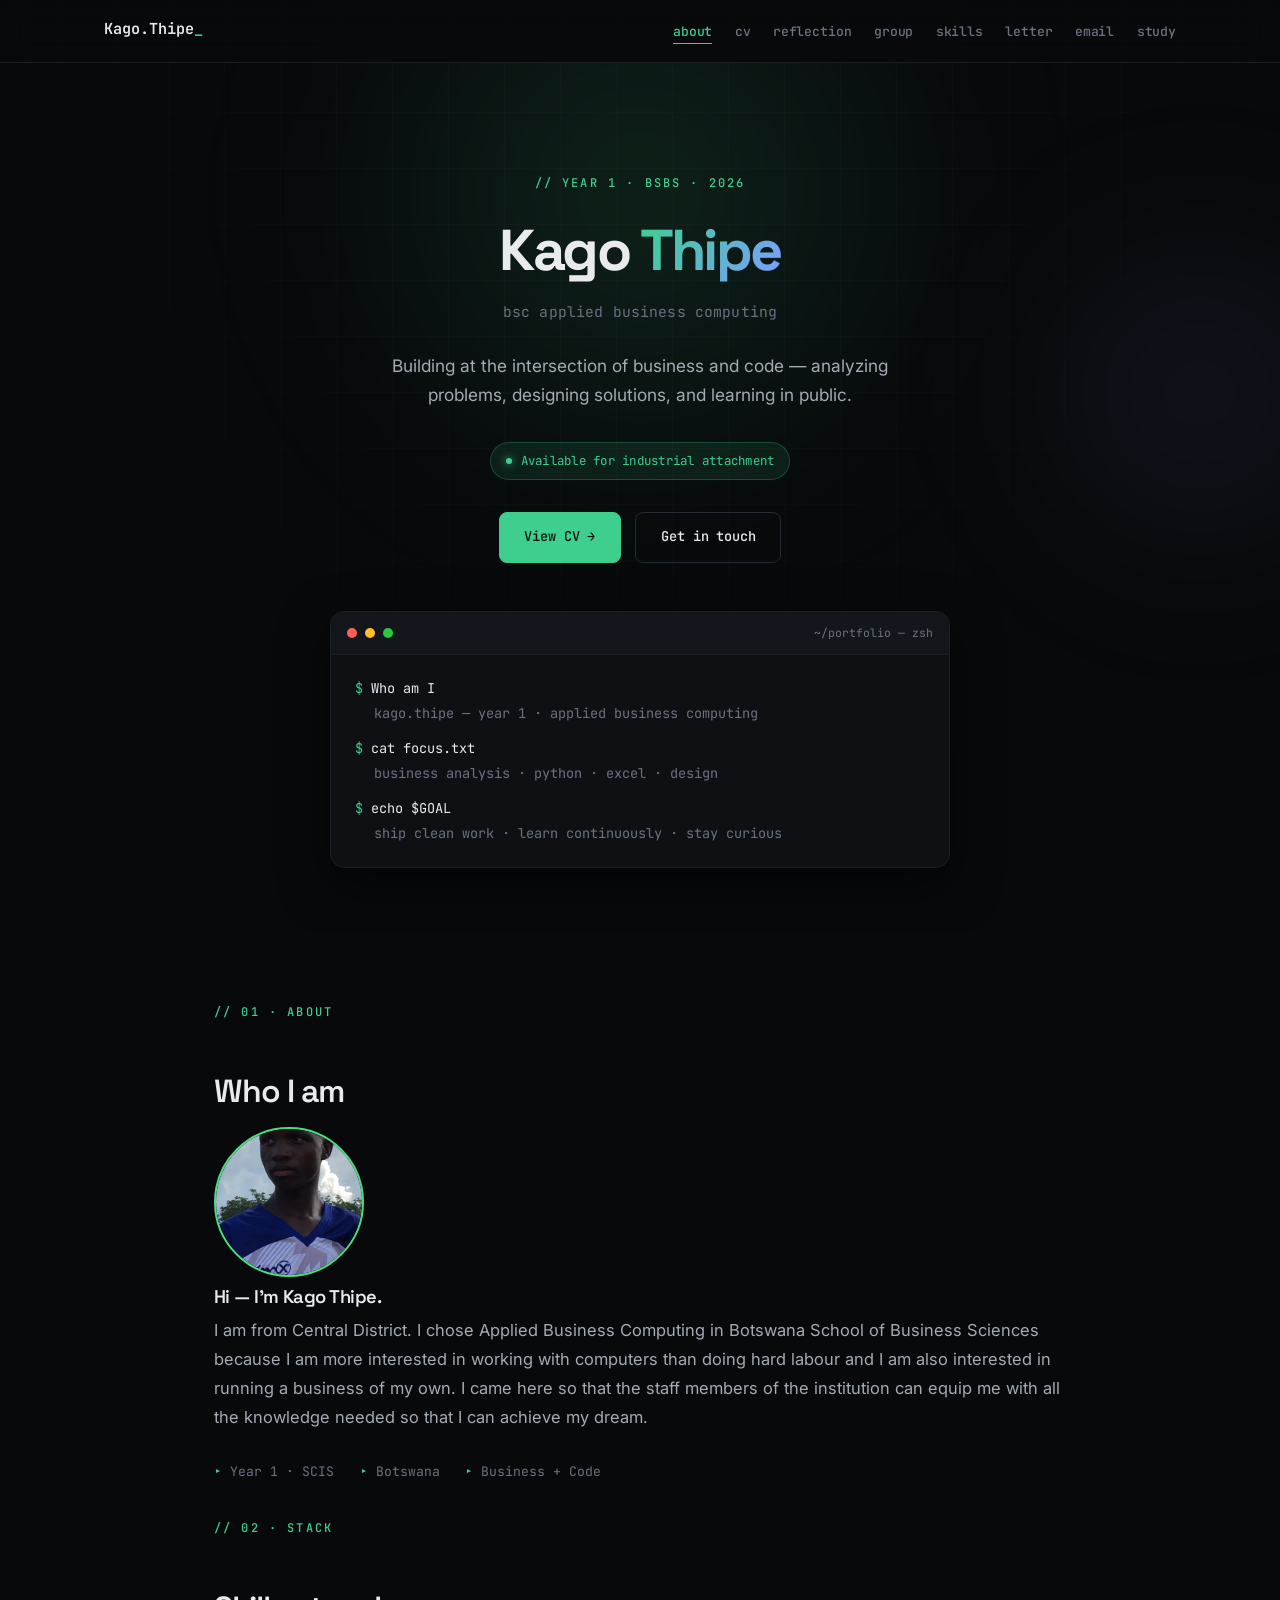
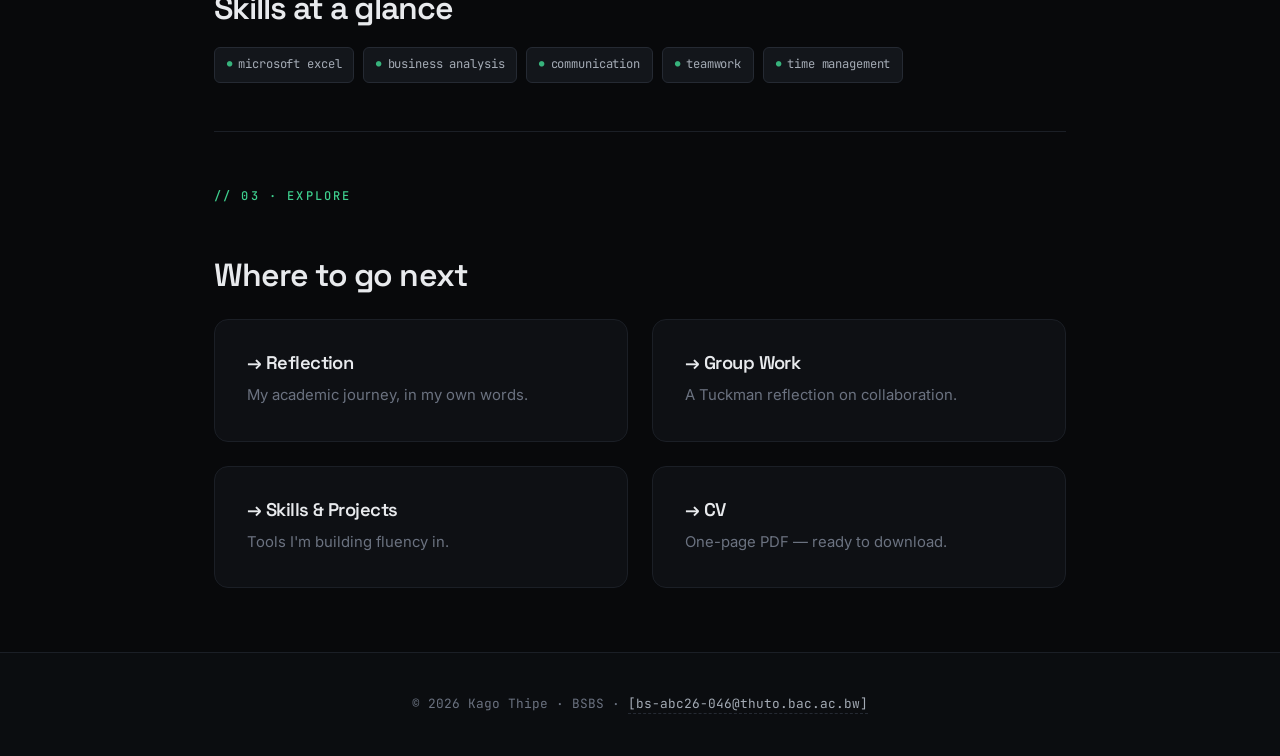
==== index.html @ 6e5eac7e "Update index.html" ====
<!DOCTYPE html>
<html lang="en">
<head>
<meta charset="UTF-8">
<meta name="viewport" content="width=device-width, initial-scale=1.0">
<title>Kago Thipe · Applied Business Computing</title>
<meta name="description" content="Kago Thipe — BSc Applied Business Computing student at BSBS. Digital portfolio, reflections, and projects.">
<link rel="preconnect" href="https://fonts.googleapis.com">
<link rel="preconnect" href="https://fonts.gstatic.com" crossorigin>
<link href="https://fonts.googleapis.com/css2?family=Inter:wght@400;500;600;700&family=Space+Grotesk:wght@500;600;700&family=JetBrains+Mono:wght@400;500;600&display=swap" rel="stylesheet">
<link rel="stylesheet" href="assets/css/style.css">
</head>
<body>

<nav>
  <div class="wrap">
    <a class="brand" href="index.html">Kago.Thipe<span class="dot">_</span></a>
    <ul>
      <li><a href="index.html" class="active">about</a></li>
      <li><a href="cv.html">cv</a></li>
      <li><a href="reflection.html">reflection</a></li>
      <li><a href="groupwork.html">group</a></li>
      <li><a href="skills.html">skills</a></li>
      <li><a href="application.html">letter</a></li>
      <li><a href="email.html">email</a></li>
      <li><a href="study.html">study</a></li>
    </ul>
  </div>
</nav>

<header class="hero">
  <span class="kicker">// year 1 · bsbs · 2026</span>
  <h1>Kago <span class="name-accent">Thipe</span></h1>
  <p class="role">bsc applied business computing</p>
  <p class="tagline">Building at the intersection of business and code — analyzing problems, designing solutions, and learning in public.</p>

  <span class="status">Available for industrial attachment</span>

  <div class="btn-row">
    <a class="btn btn-primary" href="Curriculum Vitae.docx" target="_blank">View CV →</a>
    <a class="btn btn-ghost" href="mailto:[bs-abc26-046@thuto.bac.ac.bw]">Get in touch</a>
  </div>

  <div class="terminal">
    <div class="terminal-bar">
      <span></span><span></span><span></span>
      <code>~/portfolio — zsh</code>
    </div>
    <div class="terminal-body">
      <div><span class="prompt">$</span><span class="cmd">Who am I</span></div>
      <div class="out">kago.thipe — year 1 · applied business computing</div>
      <div><span class="prompt">$</span><span class="cmd">cat focus.txt</span></div>
      <div class="out">business analysis · python · excel · design</div>
      <div><span class="prompt">$</span><span class="cmd">echo $GOAL</span></div>
      <div class="out">ship clean work · learn continuously · stay curious</div>
    </div>
  </div>
</header>

<main class="container">
  <section class="fade">
    <span class="kicker">// 01 · about</span>
    <h2>Who I am</h2>

   <div class="margin-top:1.5rem;">
      <img src="assets/IMG_0458[1].JPG" alt="Kago Thipe" style="width: 150px; height: 150px; border-radius: 50%; object-fit: cover; border: 2px solid #4ade80;">
      <div>
        <h3 style="margin-top:0;">Hi — I'm Kago Thipe.</h3>
        <p style="margin-bottom:0;">I am from Central District. I chose Applied Business Computing in Botswana School of Business Sciences because I am more interested in working with computers than doing hard labour and I am also interested in running a business of my own. I came here so that the staff members of the institution can equip me with all the knowledge needed so that I can achieve my dream.</p>
      </div>
    </div>

    <div class="facts">
      <span>Year 1 · SCIS</span>
      <span>Botswana</span>
      <span>Business + Code</span>
    </div>

    <span class="kicker">// 02 · stack</span>
    <h2>Skills at a glance</h2>
    <div class="badges">
      <span class="badge">microsoft excel</span>
      <span class="badge">business analysis</span>
      <span class="badge">communication</span>
      <span class="badge">teamwork</span>
      <span class="badge">time management</span>
    </div>

    <hr>

    <span class="kicker">// 03 · explore</span>
    <h2>Where to go next</h2>
    <div class="grid grid-2" style="margin-top:1.5rem;">
      <a class="card" href="reflection.html" style="text-decoration:none;color:inherit;display:block;">
        <h3>→ Reflection</h3>
        <p style="margin-bottom:0;color:var(--muted);font-size:0.93rem;">My academic journey, in my own words.</p>
      </a>
      <a class="card" href="groupwork.html" style="text-decoration:none;color:inherit;display:block;">
        <h3>→ Group Work</h3>
        <p style="margin-bottom:0;color:var(--muted);font-size:0.93rem;">A Tuckman reflection on collaboration.</p>
      </a>
      <a class="card" href="skills.html" style="text-decoration:none;color:inherit;display:block;">
        <h3>→ Skills & Projects</h3>
        <p style="margin-bottom:0;color:var(--muted);font-size:0.93rem;">Tools I'm building fluency in.</p>
      </a>
      <a class="card" href="cv.html" style="text-decoration:none;color:inherit;display:block;">
        <h3>→ CV</h3>
        <p style="margin-bottom:0;color:var(--muted);font-size:0.93rem;">One-page PDF — ready to download.</p>
      </a>
    </div>
  </section>
</main>

<footer>
  © 2026 Kago Thipe · BSBS · <a href="mailto:[bs-abc26-046@thuto.bac.ac.bw]">[bs-abc26-046@thuto.bac.ac.bw]</a>
</footer>

<script>
  const io = new IntersectionObserver(entries => {
    entries.forEach(e => e.isIntersecting && e.target.classList.add('visible'));
  }, { threshold: 0.1 });
  document.querySelectorAll('.fade').forEach(el => io.observe(el));
</script>
</body>
</html>
---- assets/css/style.css ----
/* ==========================================================
   KAGO THIPE · DIGITAL PORTFOLIO
   BSc Applied Business Computing · BSBS · SCIS111 · 2026/27
   Design system: "Terminal Minimal"
   ========================================================== */

* { margin: 0; padding: 0; box-sizing: border-box; }

:root {
  /* Canvas */
  --bg: #08090B;
  --bg-2: #0B0D10;
  --surface: #0E1014;
  --surface-2: #13161B;
  --surface-3: #181C22;

  /* Borders */
  --border: #1B1F26;
  --border-strong: #252A33;

  /* Text */
  --text: #E8EAED;
  --text-dim: #A4ABB5;
  --muted: #6B7280;

  /* Signature accent — terminal mint */
  --accent: #3ECF8E;
  --accent-dim: #2BAE74;
  --accent-soft: rgba(62, 207, 142, 0.10);
  --accent-border: rgba(62, 207, 142, 0.25);
  --accent-glow: rgba(62, 207, 142, 0.30);

  /* Type */
  --display: 'Space Grotesk', system-ui, sans-serif;
  --mono: 'JetBrains Mono', ui-monospace, monospace;
  --body: 'Inter', system-ui, -apple-system, sans-serif;

  /* Shape */
  --radius: 14px;
  --radius-sm: 8px;
  --shadow: 0 4px 24px rgba(0, 0, 0, 0.45);
  --shadow-lg: 0 16px 48px rgba(0, 0, 0, 0.55);
}

html { scroll-behavior: smooth; }

body {
  font-family: var(--body);
  background: var(--bg);
  color: var(--text-dim);
  line-height: 1.75;
  font-size: 16.5px;
  -webkit-font-smoothing: antialiased;
  min-height: 100vh;
  overflow-x: hidden;
}

/* Subtle page-wide grid texture */
body::before {
  content: "";
  position: fixed;
  inset: 0;
  background-image:
    linear-gradient(rgba(255,255,255,0.018) 1px, transparent 1px),
    linear-gradient(90deg, rgba(255,255,255,0.018) 1px, transparent 1px);
  background-size: 56px 56px;
  pointer-events: none;
  z-index: 0;
  mask-image: radial-gradient(ellipse at 50% 0%, black 30%, transparent 85%);
  -webkit-mask-image: radial-gradient(ellipse at 50% 0%, black 30%, transparent 85%);
}

body > * { position: relative; z-index: 1; }

h1, h2, h3, h4 {
  font-family: var(--display);
  color: var(--text);
  line-height: 1.2;
  font-weight: 600;
  letter-spacing: -0.03em;
}

h1 { font-size: clamp(2.4rem, 6vw, 3.6rem); margin-bottom: 1rem; font-weight: 700; }
h2 { font-size: clamp(1.6rem, 3.5vw, 2rem); margin: 2.2rem 0 1rem; }
h3 { font-size: 1.15rem; margin-bottom: 0.55rem; font-weight: 600; }

p { margin-bottom: 1.1rem; }
a { color: var(--accent); text-decoration: none; }
a:hover { color: var(--accent-dim); }
img { max-width: 100%; }

::selection { background: var(--accent-soft); color: var(--accent); }

/* Custom scrollbar */
::-webkit-scrollbar { width: 10px; }
::-webkit-scrollbar-track { background: var(--bg); }
::-webkit-scrollbar-thumb { background: var(--border-strong); border-radius: 10px; }
::-webkit-scrollbar-thumb:hover { background: var(--accent-dim); }

/* ---------- NAV ---------- */
nav {
  position: sticky; top: 0; z-index: 100;
  background: rgba(8, 9, 11, 0.78);
  backdrop-filter: blur(14px) saturate(140%);
  -webkit-backdrop-filter: blur(14px) saturate(140%);
  border-bottom: 1px solid var(--border);
}
nav .wrap {
  max-width: 1120px; margin: 0 auto;
  display: flex; align-items: center; justify-content: space-between;
  padding: 1rem 1.5rem; gap: 1rem; flex-wrap: wrap;
}
nav .brand {
  font-family: var(--mono);
  font-weight: 600;
  font-size: 0.95rem;
  color: var(--text);
  letter-spacing: 0;
}
nav .brand .dot { color: var(--accent); }
nav ul { display: flex; gap: 1.4rem; list-style: none; flex-wrap: wrap; }
nav a {
  font-family: var(--mono);
  font-size: 0.82rem;
  color: var(--muted);
  font-weight: 500;
  padding-bottom: 3px;
  transition: color 0.2s ease;
  letter-spacing: -0.01em;
}
nav a:hover { color: var(--text); }
nav a.active {
  color: var(--accent);
  border-bottom: 1.5px solid var(--accent);
}

/* ---------- LAYOUT ---------- */
.container { max-width: 900px; margin: 0 auto; padding: 0 1.5rem; }
.container-wide { max-width: 1120px; margin: 0 auto; padding: 0 1.5rem; }
section { padding: 4rem 0; }
main { min-height: 70vh; padding-bottom: 4rem; }

/* ---------- KICKER (mono section label) ---------- */
.kicker {
  display: inline-block;
  font-family: var(--mono);
  font-size: 0.75rem;
  color: var(--accent);
  text-transform: uppercase;
  letter-spacing: 0.18em;
  margin-bottom: 0.9rem;
  font-weight: 500;
}

/* ---------- HERO ---------- */
.hero {
  position: relative;
  padding: 6.5rem 1.5rem 4rem;
  text-align: center;
  overflow: hidden;
}
.hero::before {
  content: "";
  position: absolute;
  top: -260px; left: 50%;
  transform: translateX(-50%);
  width: 780px; height: 780px;
  background: radial-gradient(circle, var(--accent-glow) 0%, transparent 62%);
  filter: blur(100px);
  opacity: 0.55;
  pointer-events: none;
  z-index: -1;
}
.hero::after {
  content: "";
  position: absolute;
  top: 100px; right: -150px;
  width: 460px; height: 460px;
  background: radial-gradient(circle, rgba(124, 158, 255, 0.10) 0%, transparent 65%);
  filter: blur(80px);
  pointer-events: none;
  z-index: -1;
}
.hero .kicker { margin-bottom: 1.4rem; }
.hero h1 {
  color: var(--text);
  margin-bottom: 0.9rem;
  letter-spacing: -0.045em;
}
.hero h1 .name-accent {
  background: linear-gradient(120deg, var(--accent) 0%, #7C9EFF 100%);
  -webkit-background-clip: text;
  background-clip: text;
  -webkit-text-fill-color: transparent;
}
.hero .role {
  font-family: var(--mono);
  font-size: 0.92rem;
  color: var(--muted);
  letter-spacing: 0.01em;
  margin-bottom: 1.6rem;
}
.hero .tagline {
  color: var(--text-dim);
  font-size: 1.08rem;
  max-width: 560px;
  margin: 0 auto 2rem;
  line-height: 1.7;
}
.hero .btn-row {
  display: flex; gap: 0.9rem;
  justify-content: center; flex-wrap: wrap;
  margin-bottom: 3rem;
}

/* ---------- STATUS PILL ---------- */
.status {
  display: inline-flex; align-items: center; gap: 0.55rem;
  font-family: var(--mono);
  font-size: 0.78rem;
  padding: 0.45rem 0.95rem;
  border: 1px solid var(--accent-border);
  background: var(--accent-soft);
  color: var(--accent);
  border-radius: 999px;
  margin-bottom: 2rem;
  letter-spacing: 0.02em;
}
.status::before {
  content: "";
  width: 6px; height: 6px;
  background: var(--accent);
  border-radius: 50%;
  box-shadow: 0 0 8px var(--accent);
  animation: pulse 2.2s ease-in-out infinite;
}
@keyframes pulse {
  0%, 100% { opacity: 1; transform: scale(1); }
  50% { opacity: 0.5; transform: scale(0.85); }
}

/* ---------- TERMINAL PANEL ---------- */
.terminal {
  max-width: 620px;
  margin: 0 auto;
  background: var(--surface);
  border: 1px solid var(--border);
  border-radius: var(--radius);
  overflow: hidden;
  box-shadow: var(--shadow-lg);
  text-align: left;
}
.terminal-bar {
  display: flex; align-items: center; gap: 0.5rem;
  padding: 0.7rem 1rem;
  background: var(--surface-2);
  border-bottom: 1px solid var(--border);
}
.terminal-bar span {
  width: 10px; height: 10px; border-radius: 50%;
  background: #3a3f47;
}
.terminal-bar span:nth-child(1) { background: #FF5F56; }
.terminal-bar span:nth-child(2) { background: #FFBD2E; }
.terminal-bar span:nth-child(3) { background: #27C93F; }
.terminal-bar code {
  margin-left: auto;
  font-family: var(--mono);
  font-size: 0.72rem;
  color: var(--muted);
}
.terminal-body {
  padding: 1.3rem 1.5rem;
  font-family: var(--mono);
  font-size: 0.85rem;
  line-height: 1.85;
  color: var(--text-dim);
}
.terminal-body .prompt { color: var(--accent); user-select: none; margin-right: 0.5rem; }
.terminal-body .out { color: var(--muted); padding-left: 1.2rem; margin-bottom: 0.6rem; }
.terminal-body .out:last-child { margin-bottom: 0; }
.terminal-body .cmd { color: var(--text); }

/* ---------- BUTTONS ---------- */
.btn {
  display: inline-flex; align-items: center; gap: 0.5rem;
  padding: 0.78rem 1.55rem;
  border-radius: var(--radius-sm);
  font-family: var(--mono);
  font-size: 0.85rem;
  font-weight: 500;
  letter-spacing: -0.01em;
  text-decoration: none;
  transition: all 0.2s ease;
  border: 1px solid transparent;
  cursor: pointer;
}
.btn-primary {
  background: var(--accent);
  color: #04130A;
  border-color: var(--accent);
}
.btn-primary:hover {
  background: var(--accent-dim);
  border-color: var(--accent-dim);
  color: #04130A;
  transform: translateY(-1px);
  box-shadow: 0 8px 24px var(--accent-glow);
}
.btn-ghost {
  background: transparent;
  color: var(--text);
  border-color: var(--border-strong);
}
.btn-ghost:hover {
  border-color: var(--accent);
  color: var(--accent);
  transform: translateY(-1px);
}
.btn-blue {
  background: var(--surface-2);
  color: var(--accent);
  border-color: var(--accent-border);
}
.btn-blue:hover {
  background: var(--accent-soft);
  border-color: var(--accent);
}

/* ---------- CARDS ---------- */
.card {
  background: var(--surface);
  border: 1px solid var(--border);
  border-radius: var(--radius);
  padding: 2rem;
  transition: border-color 0.3s ease, transform 0.3s ease, box-shadow 0.3s ease;
}
.card:hover {
  border-color: var(--border-strong);
  box-shadow: var(--shadow);
}
.grid { display: grid; gap: 1.5rem; }
@media (min-width: 720px) { .grid-2 { grid-template-columns: 1fr 1fr; } }

/* ---------- PROFILE ---------- */
.profile {
  display: flex; gap: 1.8rem;
  align-items: center; flex-wrap: wrap;
}
.avatar {
  width: 120px; height: 120px;
  border-radius: 50%;
  object-fit: cover;
  flex-shrink: 0;
  border: 2px solid var(--border-strong);
  box-shadow: 0 0 0 6px var(--surface), 0 0 0 7px var(--border);
  filter: grayscale(10%);
  transition: filter 0.3s ease;
}
.avatar:hover { filter: grayscale(0%); }

/* ---------- FACTS ---------- */
.facts {
  display: flex; gap: 1.6rem;
  flex-wrap: wrap;
  margin: 1.8rem 0;
  font-family: var(--mono);
  font-size: 0.82rem;
  color: var(--muted);
}
.facts span::before {
  content: "▸ ";
  color: var(--accent);
}

/* ---------- BADGES (code-tag style) ---------- */
.badges { display: flex; gap: 0.55rem; flex-wrap: wrap; margin-top: 1.2rem; }
.badge {
  font-family: var(--mono);
  font-size: 0.76rem;
  padding: 0.4rem 0.75rem;
  background: var(--surface-2);
  color: var(--text-dim);
  border: 1px solid var(--border-strong);
  border-radius: 6px;
  letter-spacing: -0.01em;
  transition: 0.2s ease;
}
.badge::before {
  content: "●";
  color: var(--accent);
  margin-right: 0.4rem;
  font-size: 0.55rem;
  vertical-align: middle;
  opacity: 0.85;
}
.badge:hover {
  border-color: var(--accent-border);
  color: var(--accent);
  background: var(--accent-soft);
}

/* ---------- SKILL CARDS ---------- */
.skill-card {
  background: var(--surface);
  border: 1px solid var(--border);
  border-radius: var(--radius);
  overflow: hidden;
  transition: all 0.3s ease;
}
.skill-card:hover {
  border-color: var(--accent-border);
  transform: translateY(-3px);
  box-shadow: 0 16px 48px rgba(0,0,0,0.5), 0 0 0 1px var(--accent-border);
}
.skill-card img {
  width: 100%; height: 220px;
  object-fit: cover;
  display: block;
  border-bottom: 1px solid var(--border);
  opacity: 0.92;
  transition: opacity 0.3s ease;
}
.skill-card:hover img { opacity: 1; }
.skill-card .body { padding: 1.5rem; }
.skill-card h3 { margin-bottom: 0.5rem; }
.skill-card p {
  color: var(--text-dim);
  font-size: 0.94rem;
  margin-bottom: 0;
}

/* ---------- EMAIL MOCK ---------- */
.email-mock {
  background: var(--surface);
  border: 1px solid var(--border);
  border-radius: var(--radius);
  overflow: hidden;
  box-shadow: var(--shadow);
}
.email-mock .header {
  background: var(--surface-2);
  padding: 1.1rem 1.5rem;
  border-bottom: 1px solid var(--border);
  font-family: var(--mono);
  font-size: 0.83rem;
  line-height: 1.9;
  color: var(--muted);
}
.email-mock .header strong { color: var(--text); }
.email-mock .body { padding: 1.9rem; }
.email-mock .body p { color: var(--text-dim); }

/* ---------- LETTER ---------- */
.letter {
  background: var(--surface);
  border: 1px solid var(--border);
  border-radius: var(--radius);
  padding: 2.8rem;
}
.letter p { margin-bottom: 1rem; color: var(--text-dim); }
.letter .signoff { margin-top: 2rem; color: var(--text); }

/* ---------- PROSE / REFLECTION ---------- */
.reflection {
  max-width: 720px;
  margin: 0 auto;
}
.reflection h1 { margin-bottom: 0.5rem; }
.reflection > p:first-of-type,
.reflection .meta {
  font-family: var(--mono);
  font-size: 0.82rem;
  color: var(--muted);
  margin-bottom: 2rem;
}
.reflection h2 {
  font-size: 1.35rem;
  color: var(--text);
  margin: 2.5rem 0 0.8rem;
  padding-left: 1rem;
  border-left: 2px solid var(--accent);
  letter-spacing: -0.02em;
}
.reflection p {
  color: var(--text-dim);
  font-size: 1.02rem;
  line-height: 1.85;
  margin-bottom: 1.2rem;
}

/* ---------- CV FRAME ---------- */
.cv-frame {
  width: 100%; height: 850px;
  border: 1px solid var(--border);
  border-radius: var(--radius);
  margin-top: 1.5rem;
  background: var(--surface);
}

/* ---------- STUDY TIPS ---------- */
.tip {
  background: var(--surface);
  border: 1px solid var(--border);
  border-left: 2px solid var(--accent);
  border-radius: var(--radius);
  padding: 1.5rem 1.7rem;
  transition: all 0.25s ease;
}
.tip:hover {
  border-color: var(--border-strong);
  border-left-color: var(--accent);
  background: var(--surface-2);
}
.tip h3 { margin-bottom: 0.4rem; }
.tip p {
  margin: 0;
  color: var(--muted);
  font-size: 0.93rem;
}

/* ---------- DIVIDER ---------- */
hr {
  border: none;
  height: 1px;
  background: var(--border);
  margin: 3rem 0;
}

/* ---------- FOOTER ---------- */
footer {
  border-top: 1px solid var(--border);
  padding: 2.5rem 1.5rem;
  text-align: center;
  font-family: var(--mono);
  font-size: 0.8rem;
  color: var(--muted);
  background: var(--bg-2);
}
footer a {
  color: var(--text-dim);
  border-bottom: 1px dashed var(--border-strong);
  padding-bottom: 1px;
}
footer a:hover { color: var(--accent); border-color: var(--accent); }

/* ---------- FADE-IN ---------- */
.fade {
  opacity: 0;
  transform: translateY(18px);
  transition: opacity 0.7s ease, transform 0.7s ease;
}
.fade.visible {
  opacity: 1;
  transform: none;
}

/* ---------- FOCUS (a11y) ---------- */
a:focus-visible, button:focus-visible {
  outline: 2px solid var(--accent);
  outline-offset: 3px;
  border-radius: 4px;
}

/* ---------- MOBILE ---------- */
@media (max-width: 640px) {
  body { font-size: 16px; }
  nav .wrap { padding: 0.9rem 1.2rem; }
  nav ul { gap: 0.9rem; }
  nav a { font-size: 0.76rem; }
  .hero { padding: 4.5rem 1.2rem 3rem; }
  .hero .btn-row { margin-bottom: 2.2rem; }
  .terminal-body { font-size: 0.78rem; padding: 1.1rem; }
  section { padding: 2.8rem 0; }
  .card, .letter, .email-mock .body { padding: 1.6rem; }
  .cv-frame { height: 600px; }
  .reflection h2 { font-size: 1.2rem; }
}

@media (prefers-reduced-motion: reduce) {
  *, *::before, *::after {
    animation-duration: 0.01ms !important;
    transition-duration: 0.01ms !important;
  }
  .fade { opacity: 1; transform: none; }
  html { scroll-behavior: auto; }
}
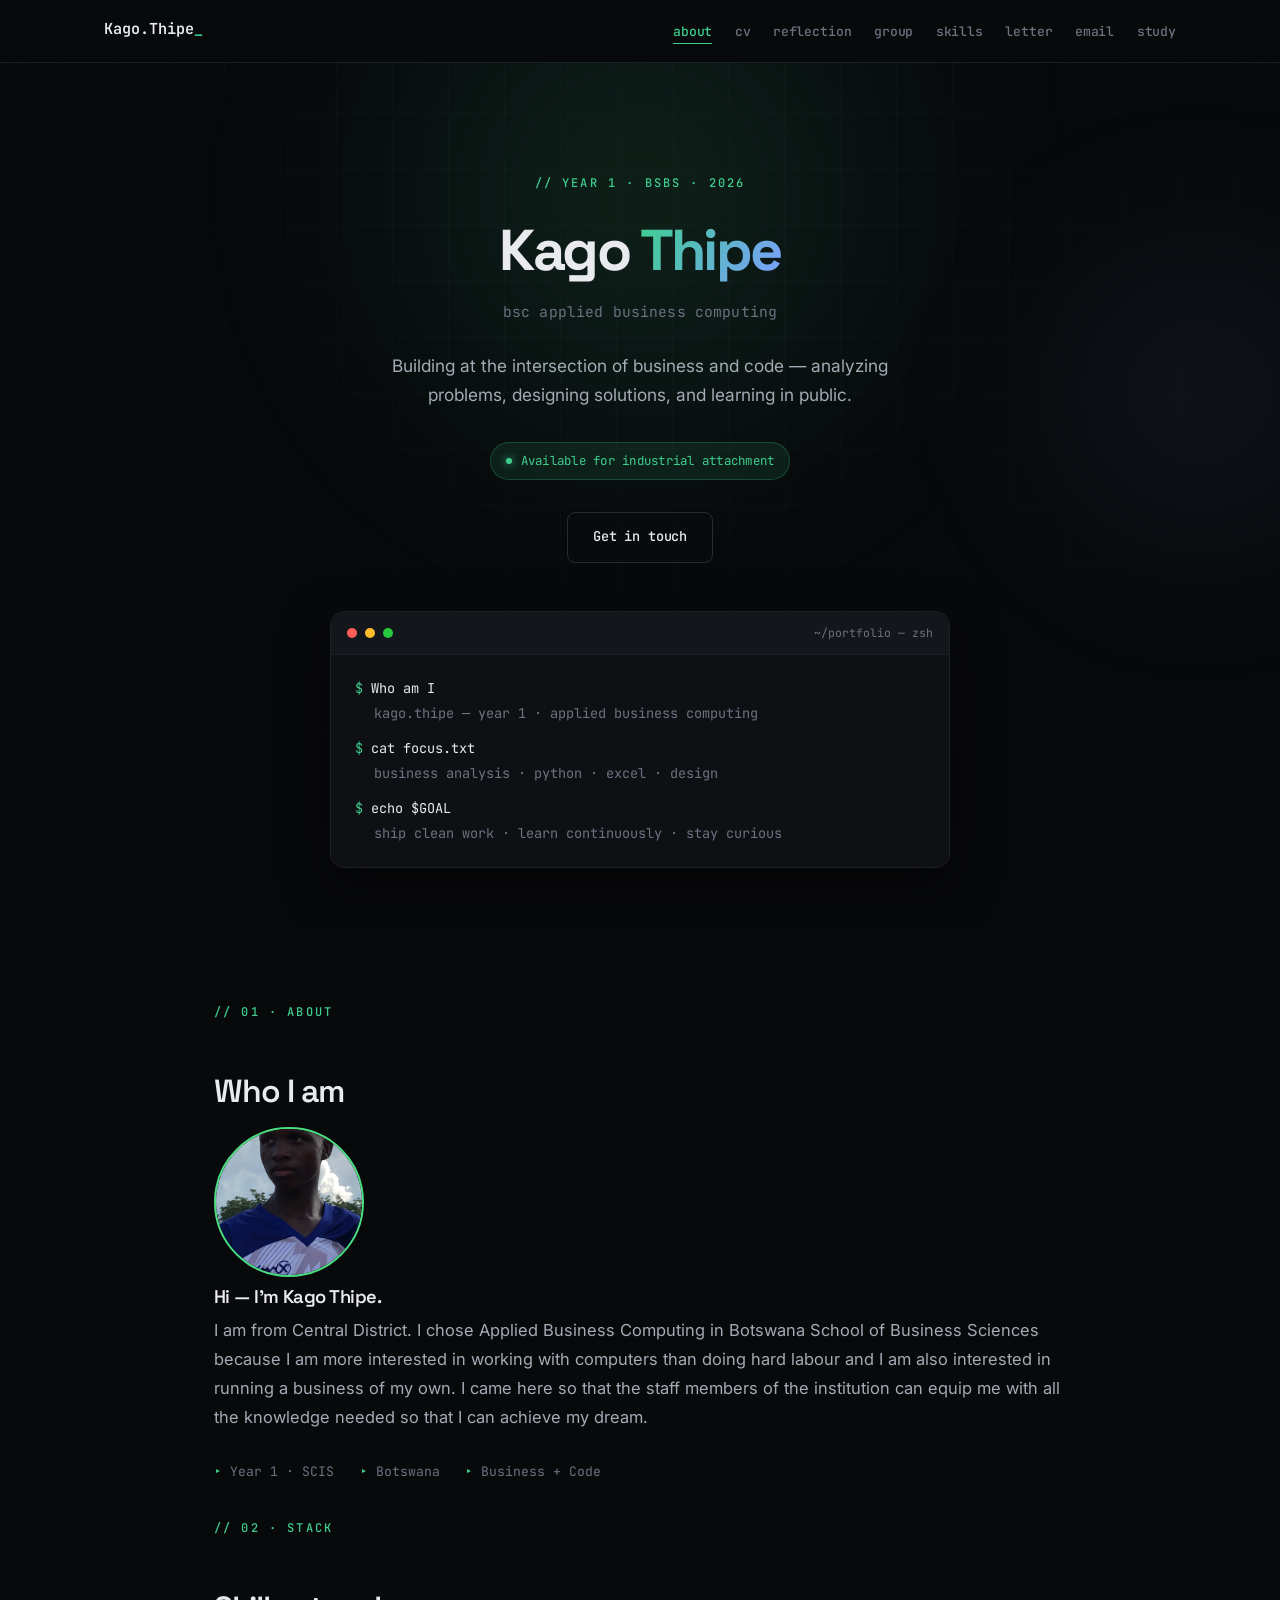
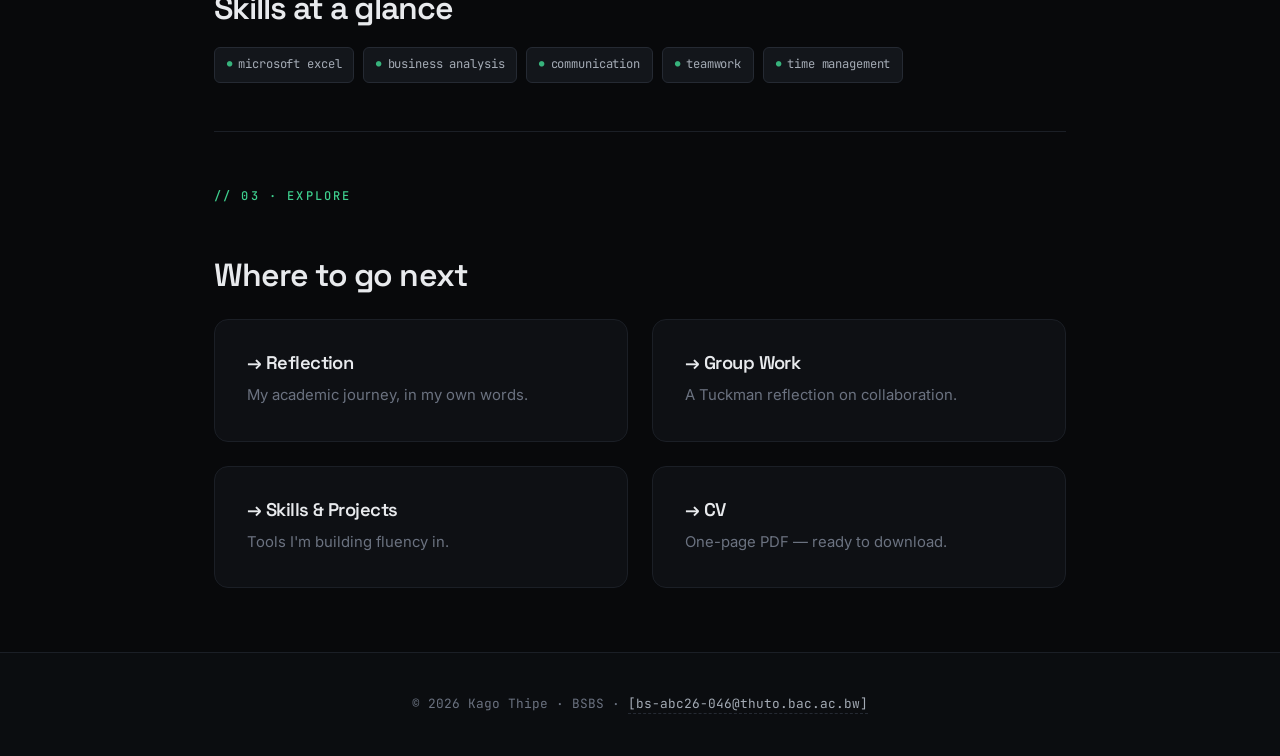
==== commit 5959c012: "Update index.html" ====
--- a/index.html
+++ b/index.html
@@ -37,8 +37,7 @@
   <span class="status">Available for industrial attachment</span>
 
   <div class="btn-row">
-    <a class="btn btn-primary" href="Curriculum Vitae.docx" target="_blank">View CV →</a>
-    <a class="btn btn-ghost" href="mailto:[bs-abc26-046@thuto.bac.ac.bw]">Get in touch</a>
+  <a class="btn btn-ghost" href="mailto:[bs-abc26-046@thuto.bac.ac.bw]">Get in touch</a>
   </div>
 
   <div class="terminal">
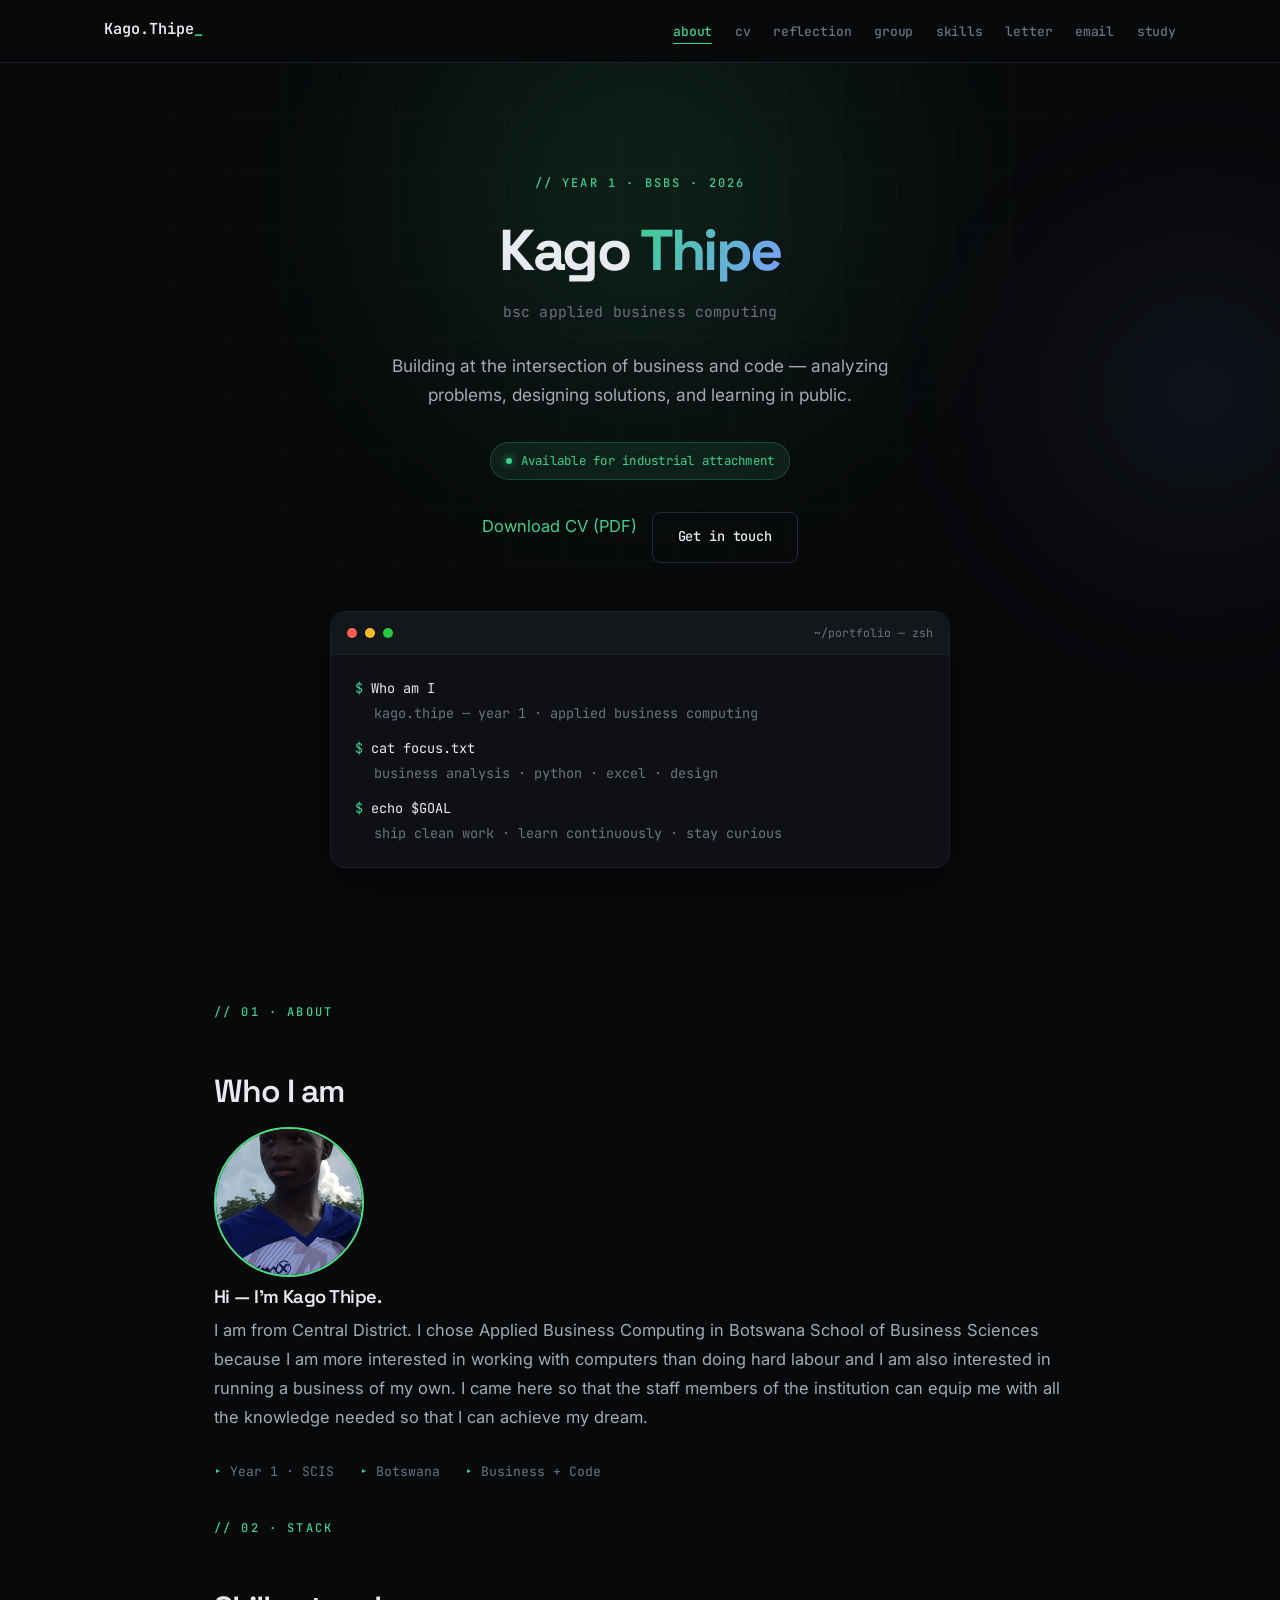
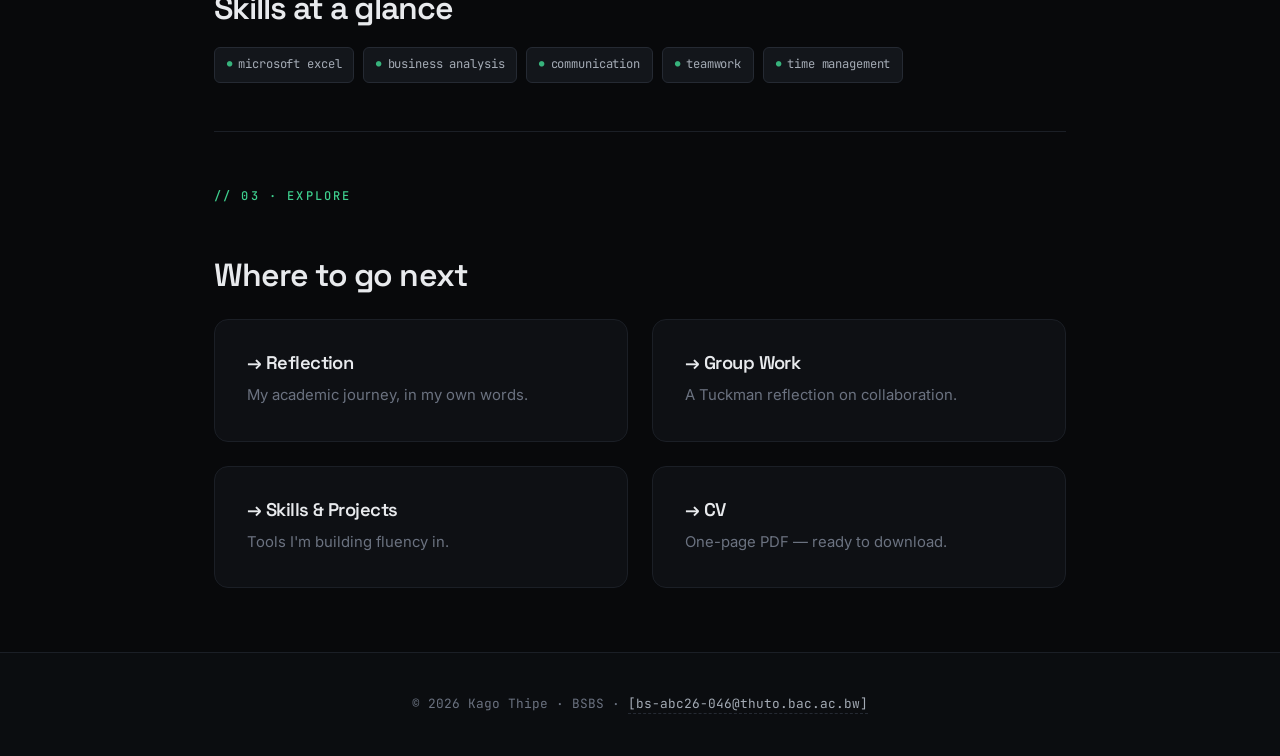
==== commit 25b563ec: "Update index.html" ====
--- a/index.html
+++ b/index.html
@@ -37,6 +37,7 @@
   <span class="status">Available for industrial attachment</span>
 
   <div class="btn-row">
+  <a href="assets/Curriculum_Vitae.pdf" target="_blank">Download CV (PDF)</a>
   <a class="btn btn-ghost" href="mailto:[bs-abc26-046@thuto.bac.ac.bw]">Get in touch</a>
   </div>
 
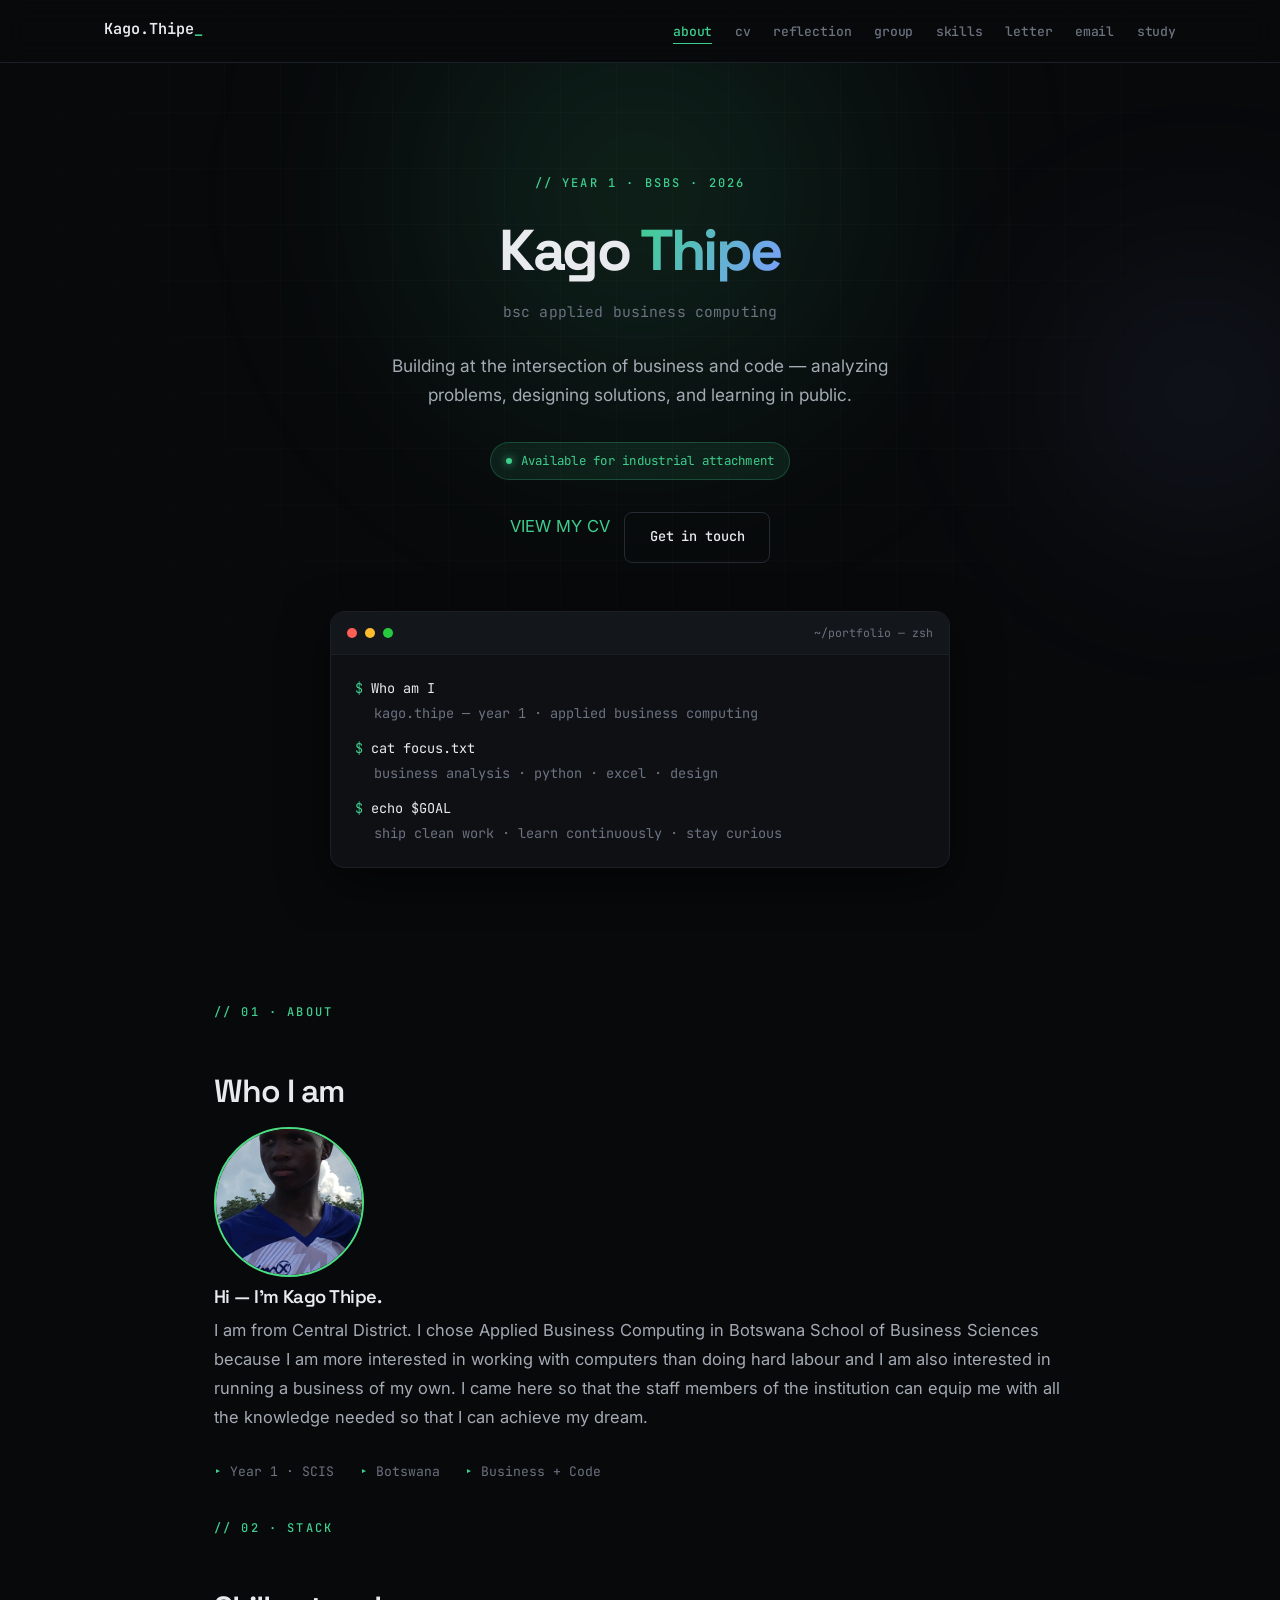
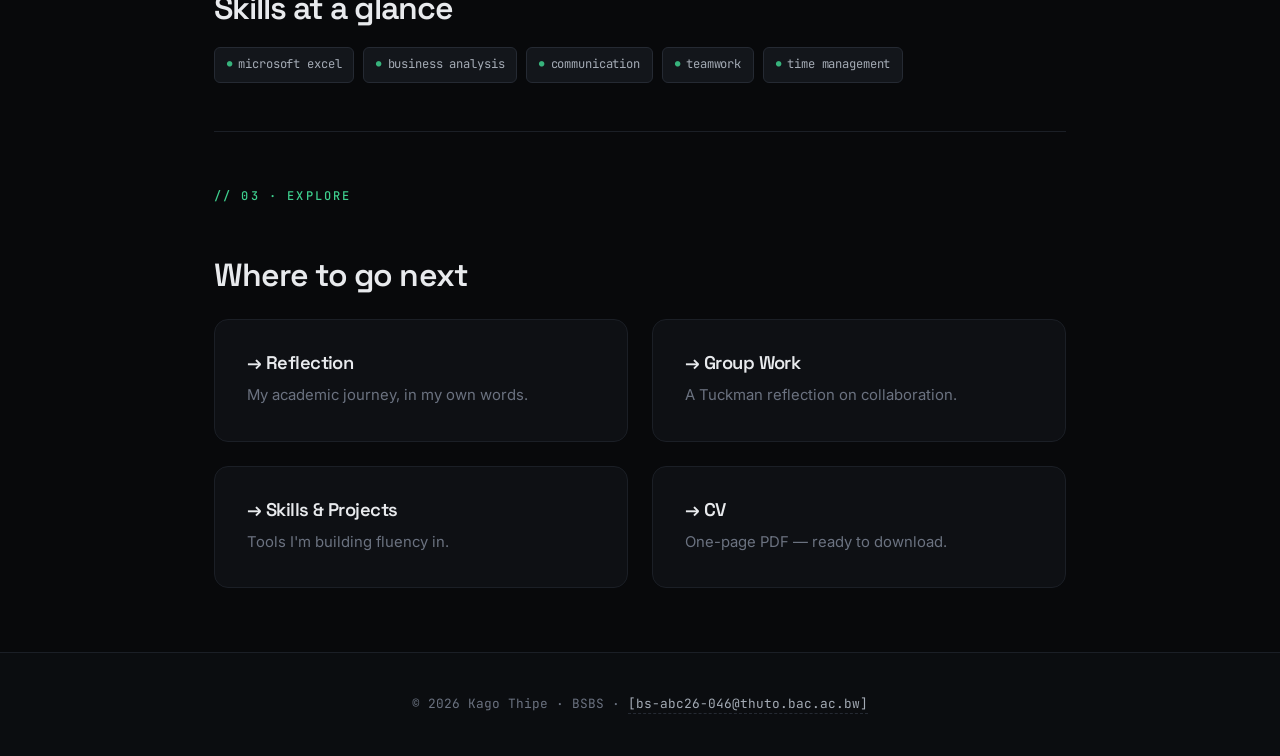
==== commit 516b4272: "Update index.html" ====
--- a/index.html
+++ b/index.html
@@ -37,7 +37,7 @@
   <span class="status">Available for industrial attachment</span>
 
   <div class="btn-row">
-  <a href="assets/Curriculum_Vitae.pdf" target="_blank">Download CV (PDF)</a>
+  <a href="assets/Curriculum_Vitae.pdf" target="_blank">VIEW MY CV</a>
   <a class="btn btn-ghost" href="mailto:[bs-abc26-046@thuto.bac.ac.bw]">Get in touch</a>
   </div>
 
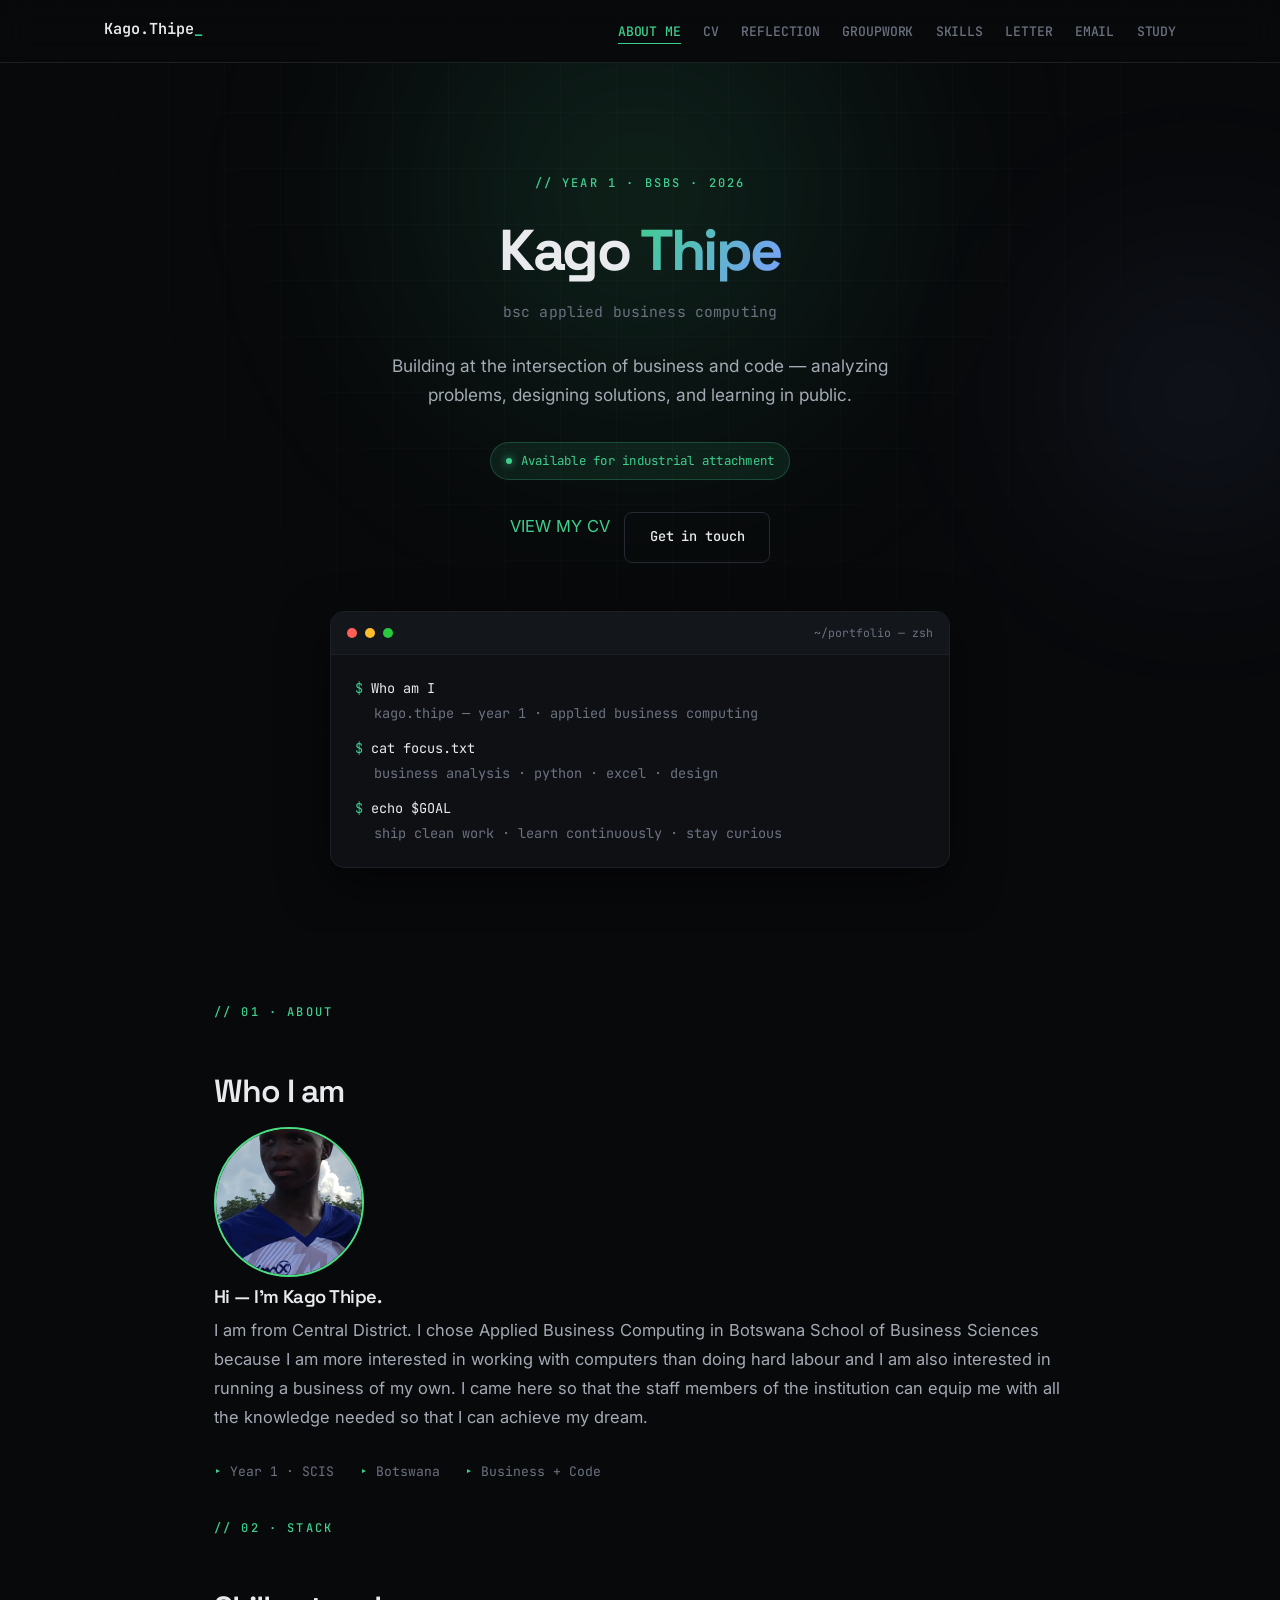
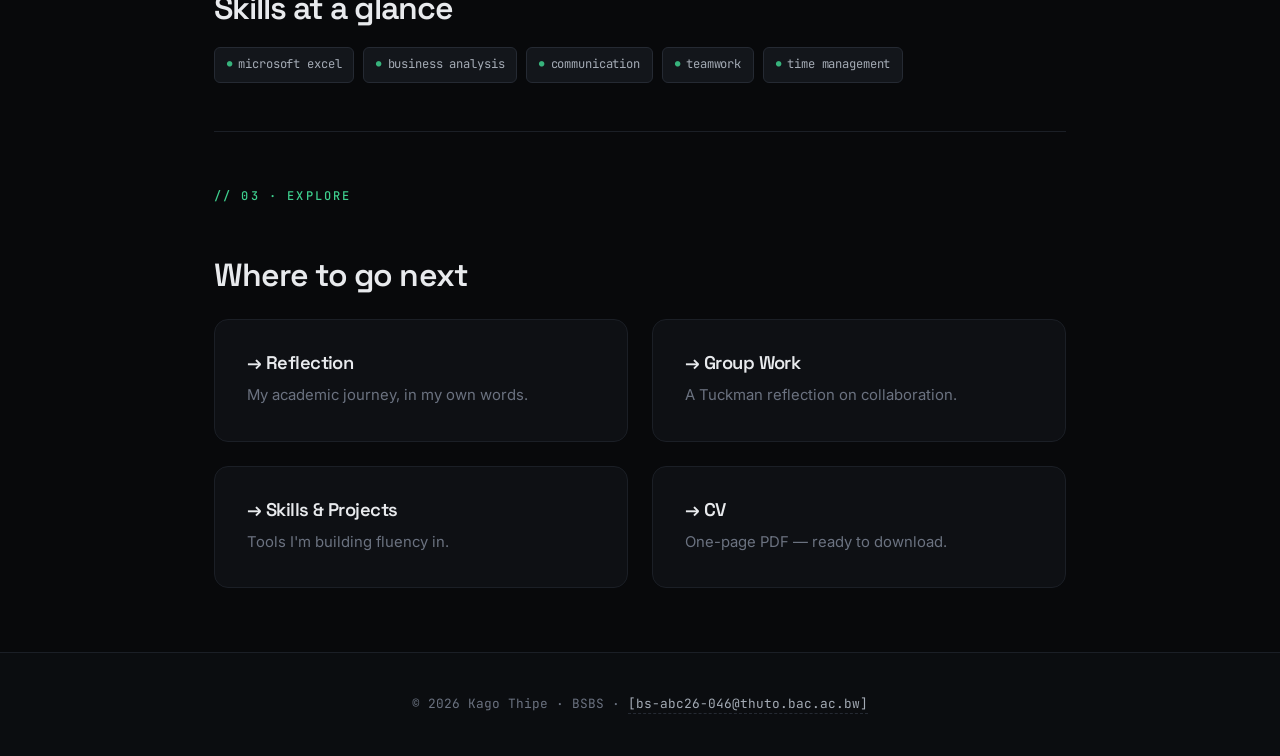
==== commit 92a69a71: "Update index.html" ====
--- a/index.html
+++ b/index.html
@@ -16,14 +16,14 @@
   <div class="wrap">
     <a class="brand" href="index.html">Kago.Thipe<span class="dot">_</span></a>
     <ul>
-      <li><a href="index.html" class="active">about</a></li>
-      <li><a href="cv.html">cv</a></li>
-      <li><a href="reflection.html">reflection</a></li>
-      <li><a href="groupwork.html">group</a></li>
-      <li><a href="skills.html">skills</a></li>
-      <li><a href="application.html">letter</a></li>
-      <li><a href="email.html">email</a></li>
-      <li><a href="study.html">study</a></li>
+      <li><a href="index.html" class="active">ABOUT ME</a></li>
+      <li><a href="cv.html">CV</a></li>
+      <li><a href="reflection.html">REFLECTION</a></li>
+      <li><a href="groupwork.html">GROUPWORK</a></li>
+      <li><a href="skills.html">SKILLS</a></li>
+      <li><a href="application.html">LETTER</a></li>
+      <li><a href="email.html">EMAIL</a></li>
+      <li><a href="study.html">STUDY</a></li>
     </ul>
   </div>
 </nav>
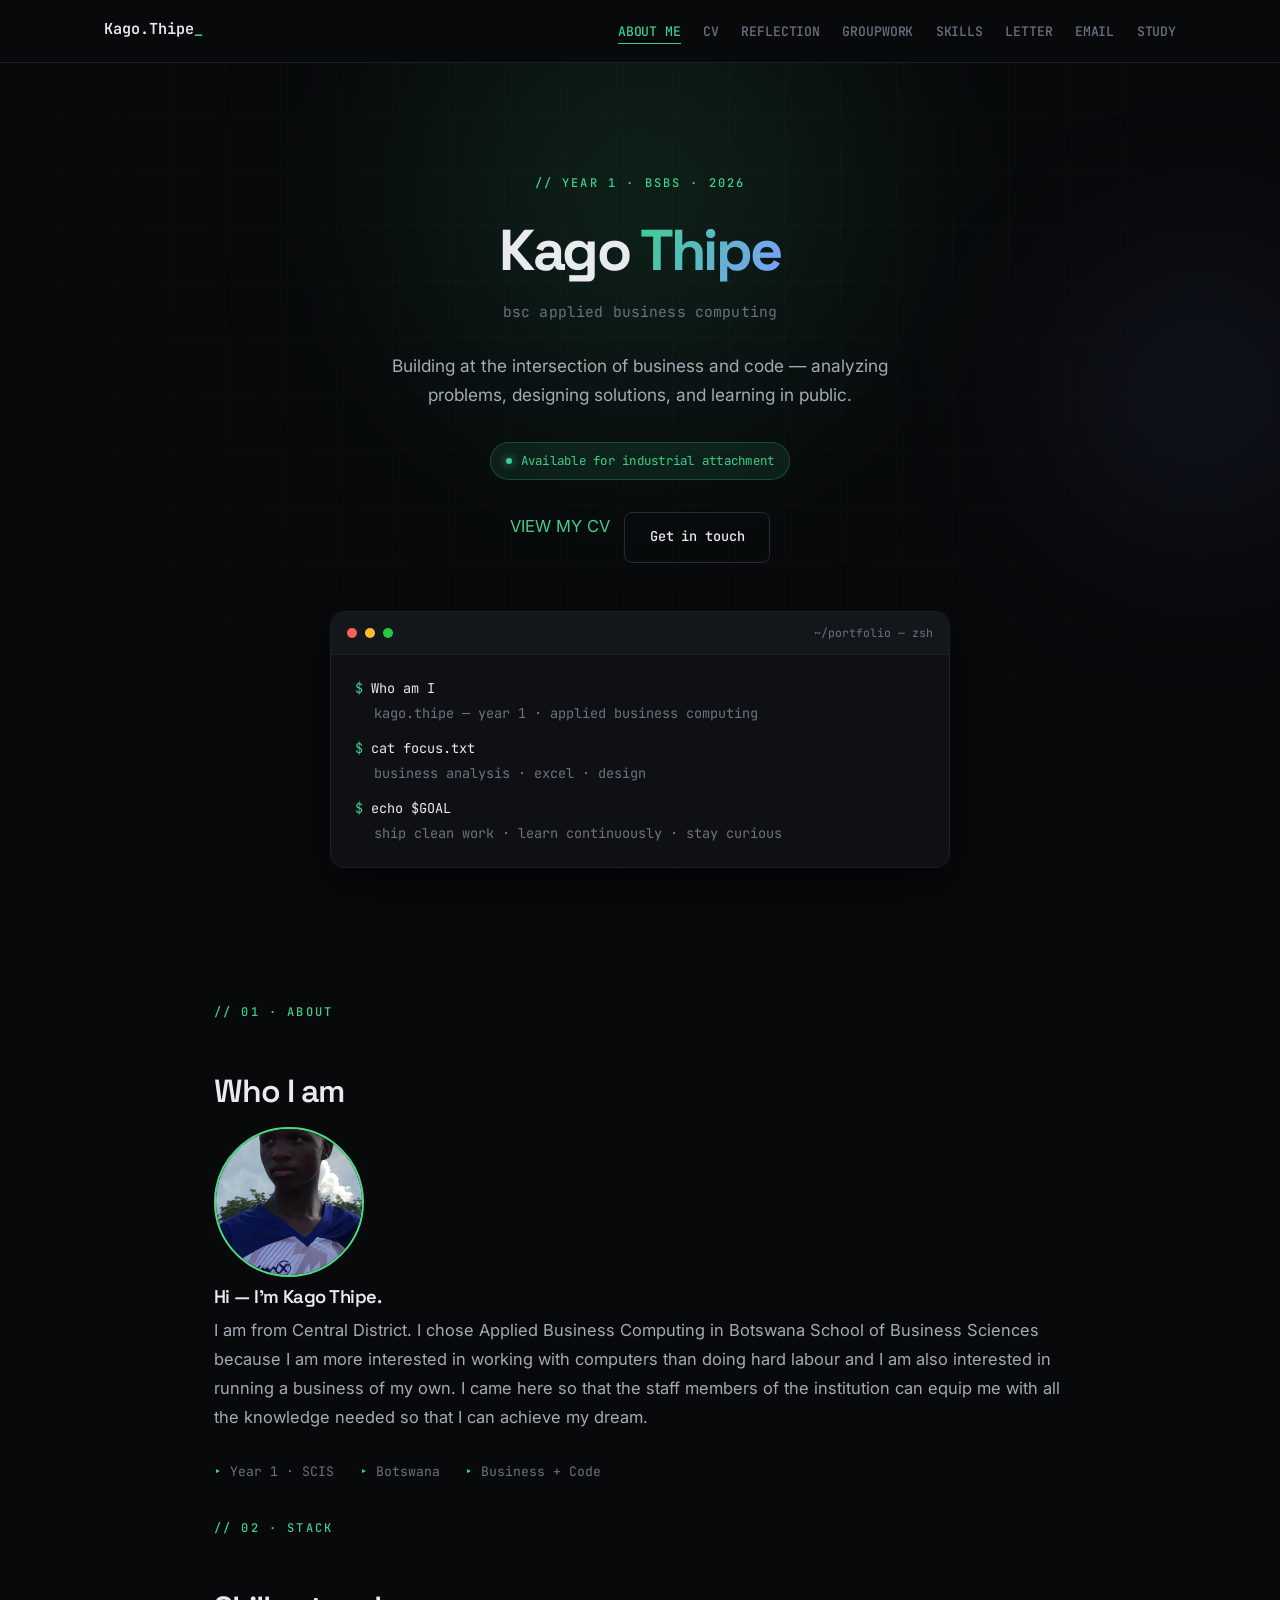
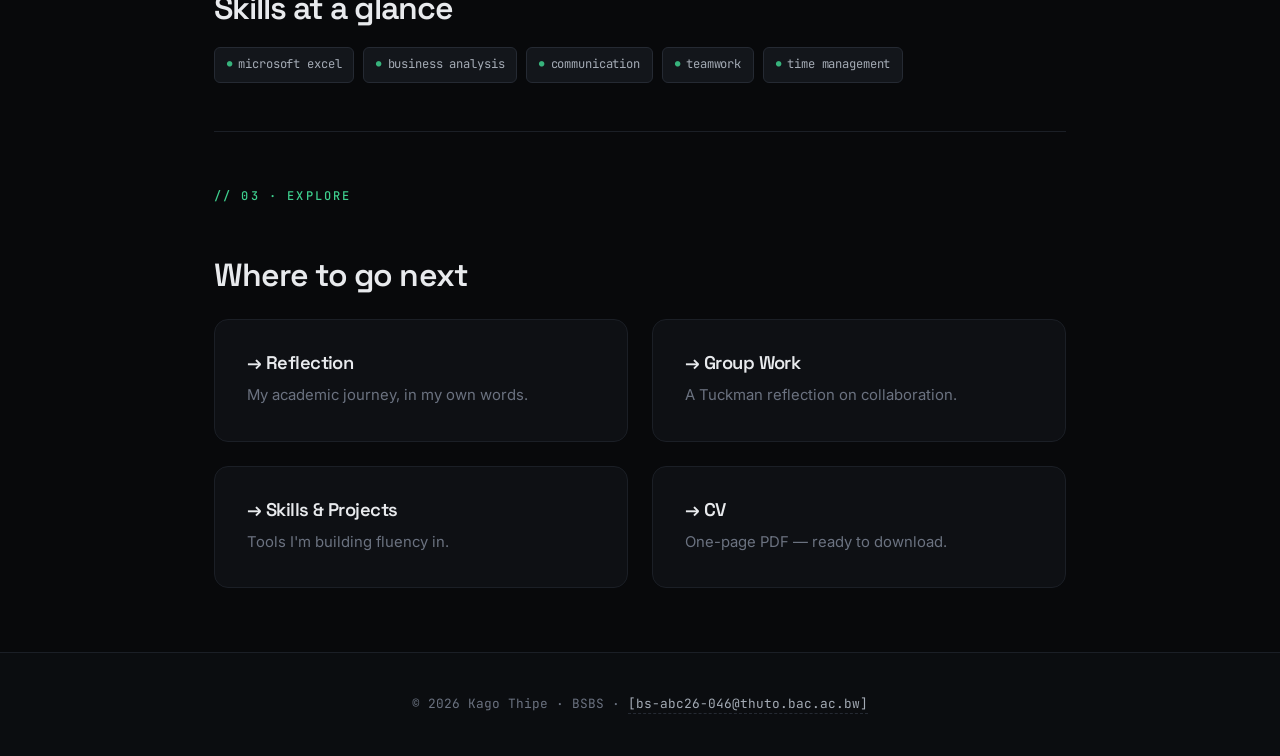
==== commit cef8f3e8: "Update index.html" ====
--- a/index.html
+++ b/index.html
@@ -50,7 +50,7 @@
       <div><span class="prompt">$</span><span class="cmd">Who am I</span></div>
       <div class="out">kago.thipe — year 1 · applied business computing</div>
       <div><span class="prompt">$</span><span class="cmd">cat focus.txt</span></div>
-      <div class="out">business analysis · python · excel · design</div>
+      <div class="out">business analysis ·  excel · design</div>
       <div><span class="prompt">$</span><span class="cmd">echo $GOAL</span></div>
       <div class="out">ship clean work · learn continuously · stay curious</div>
     </div>
